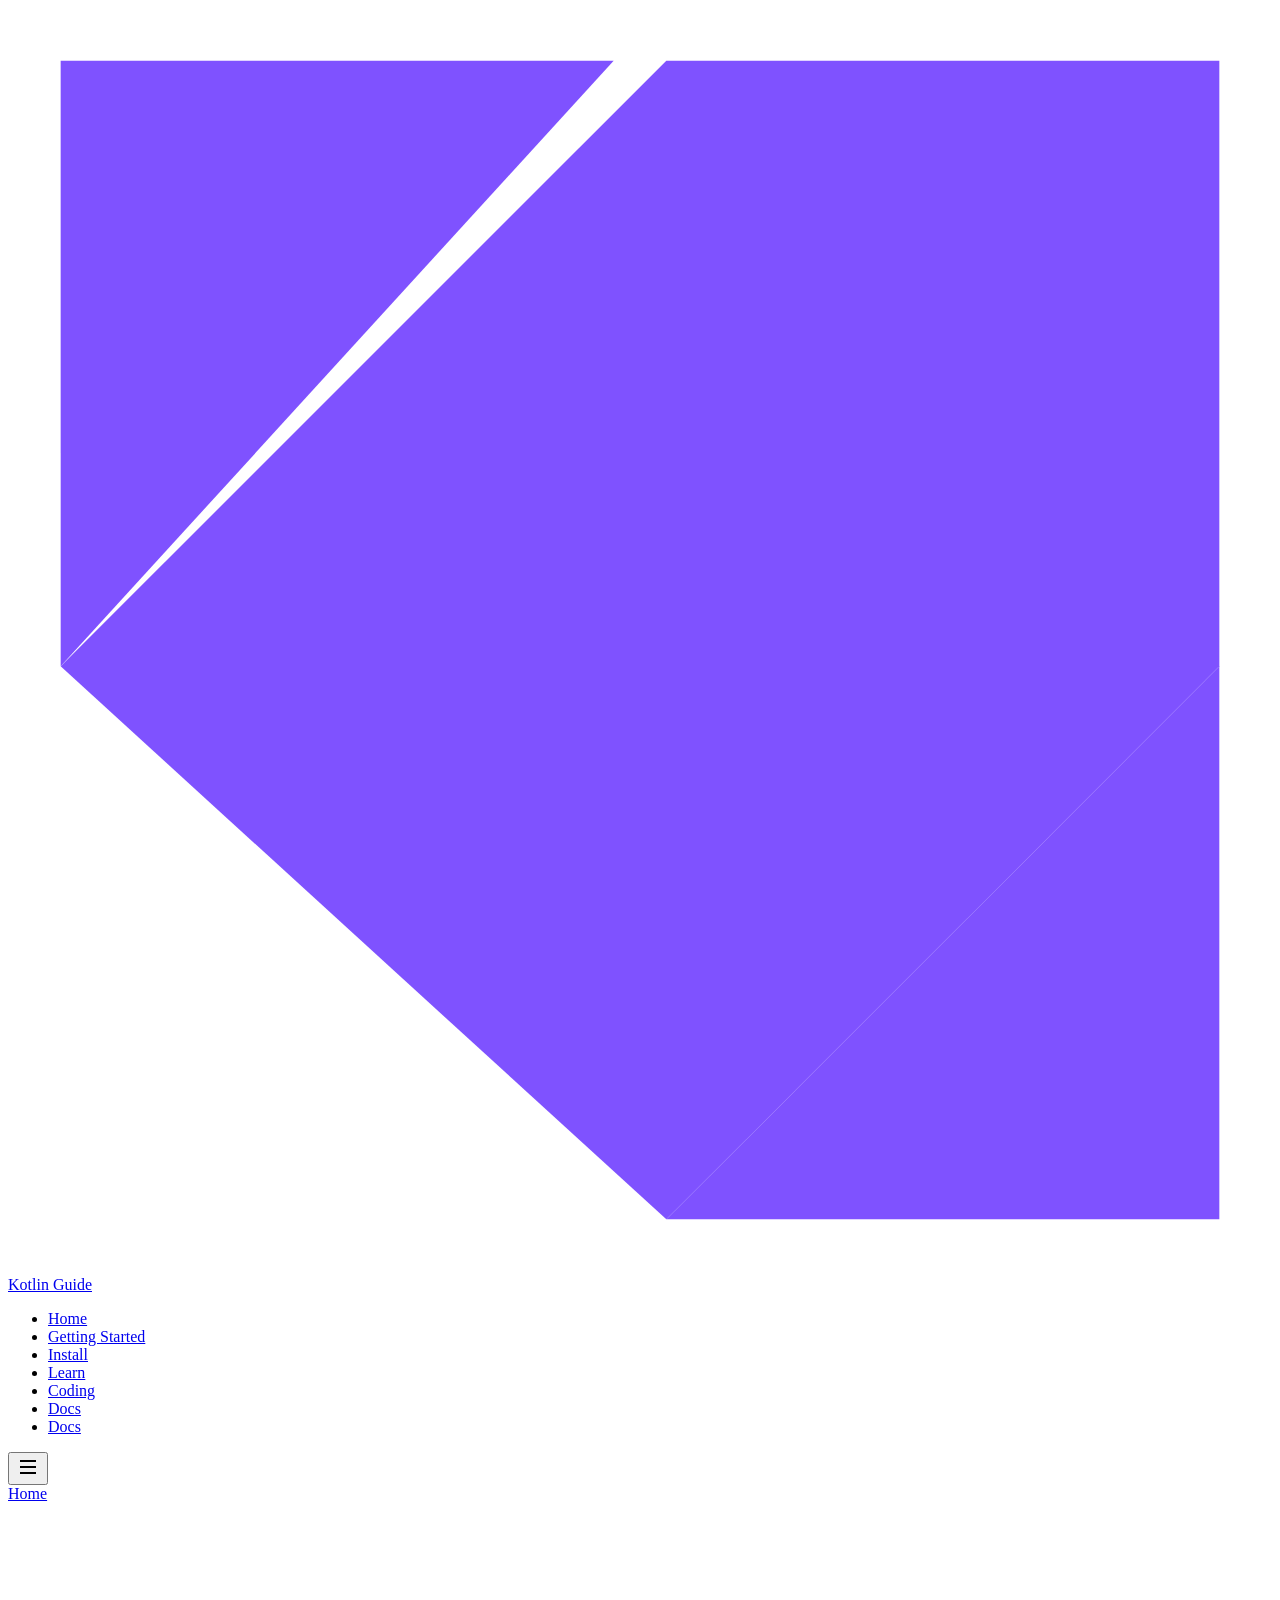
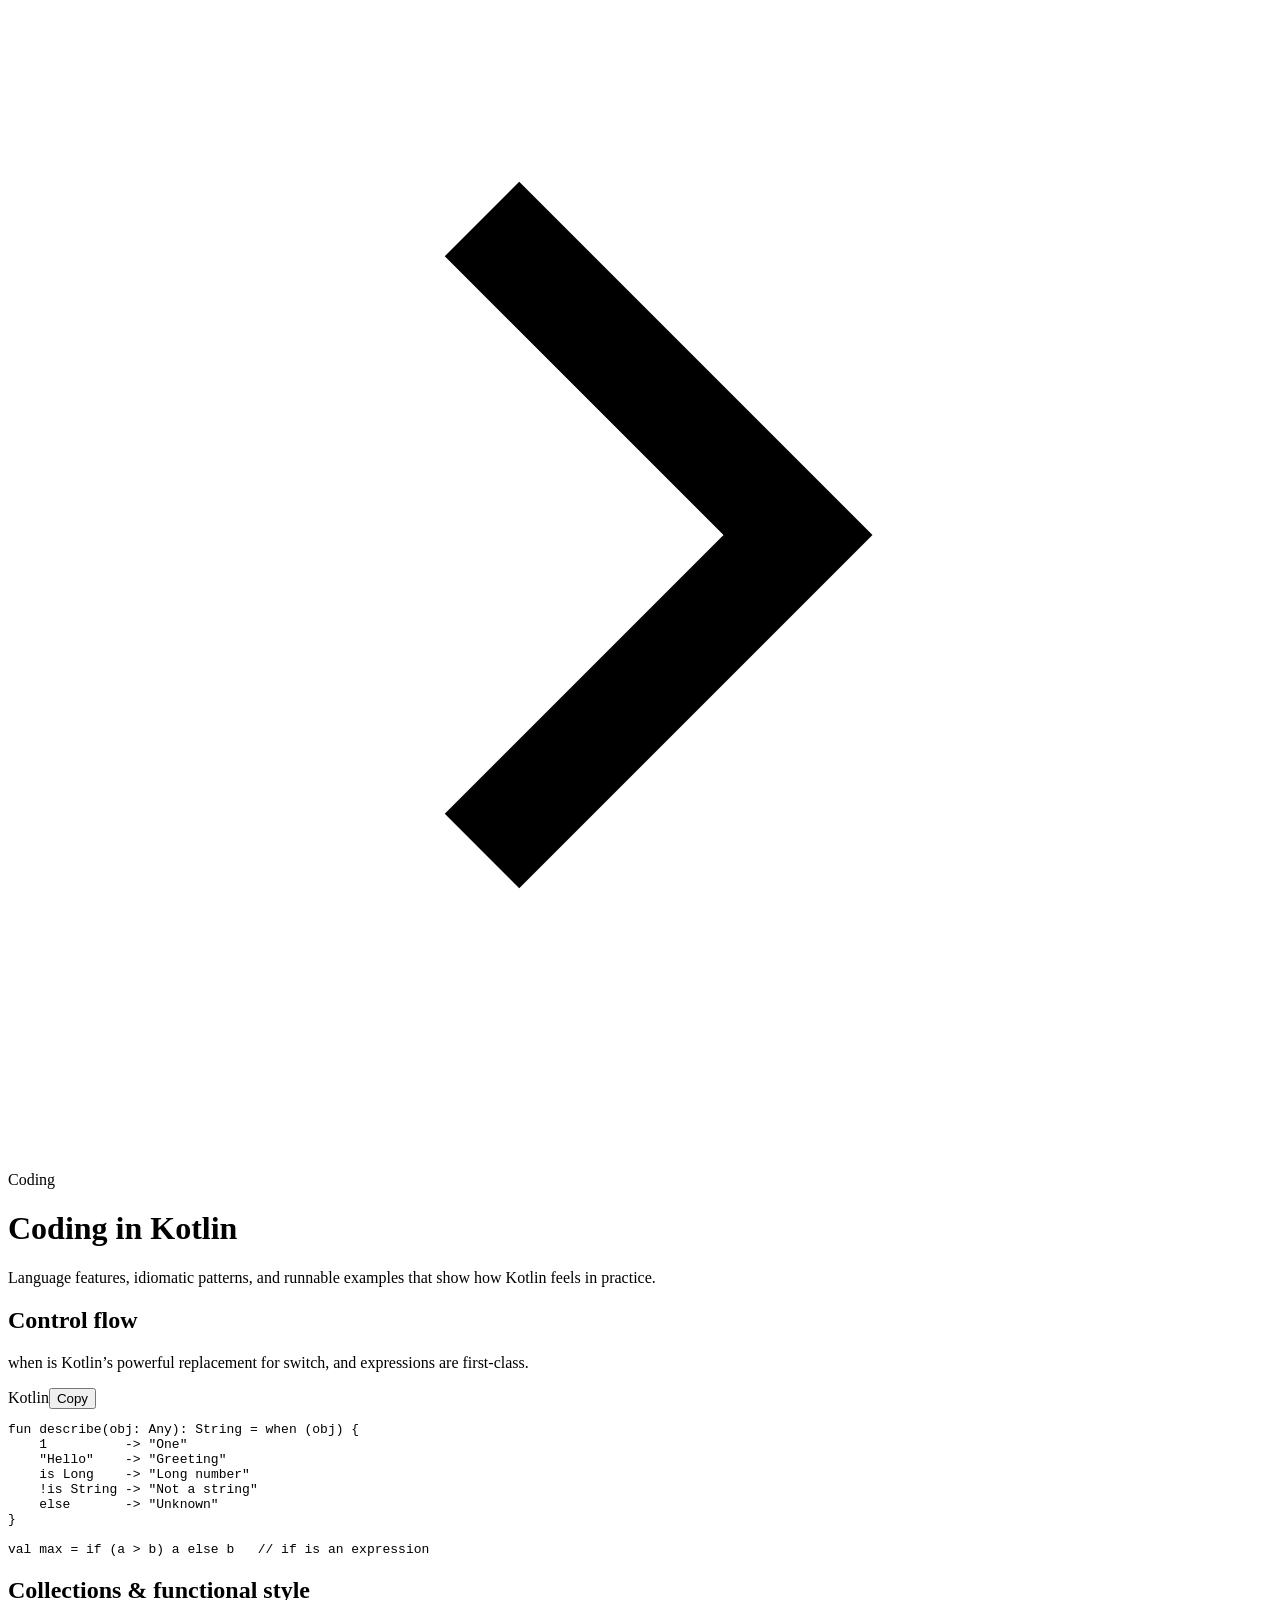
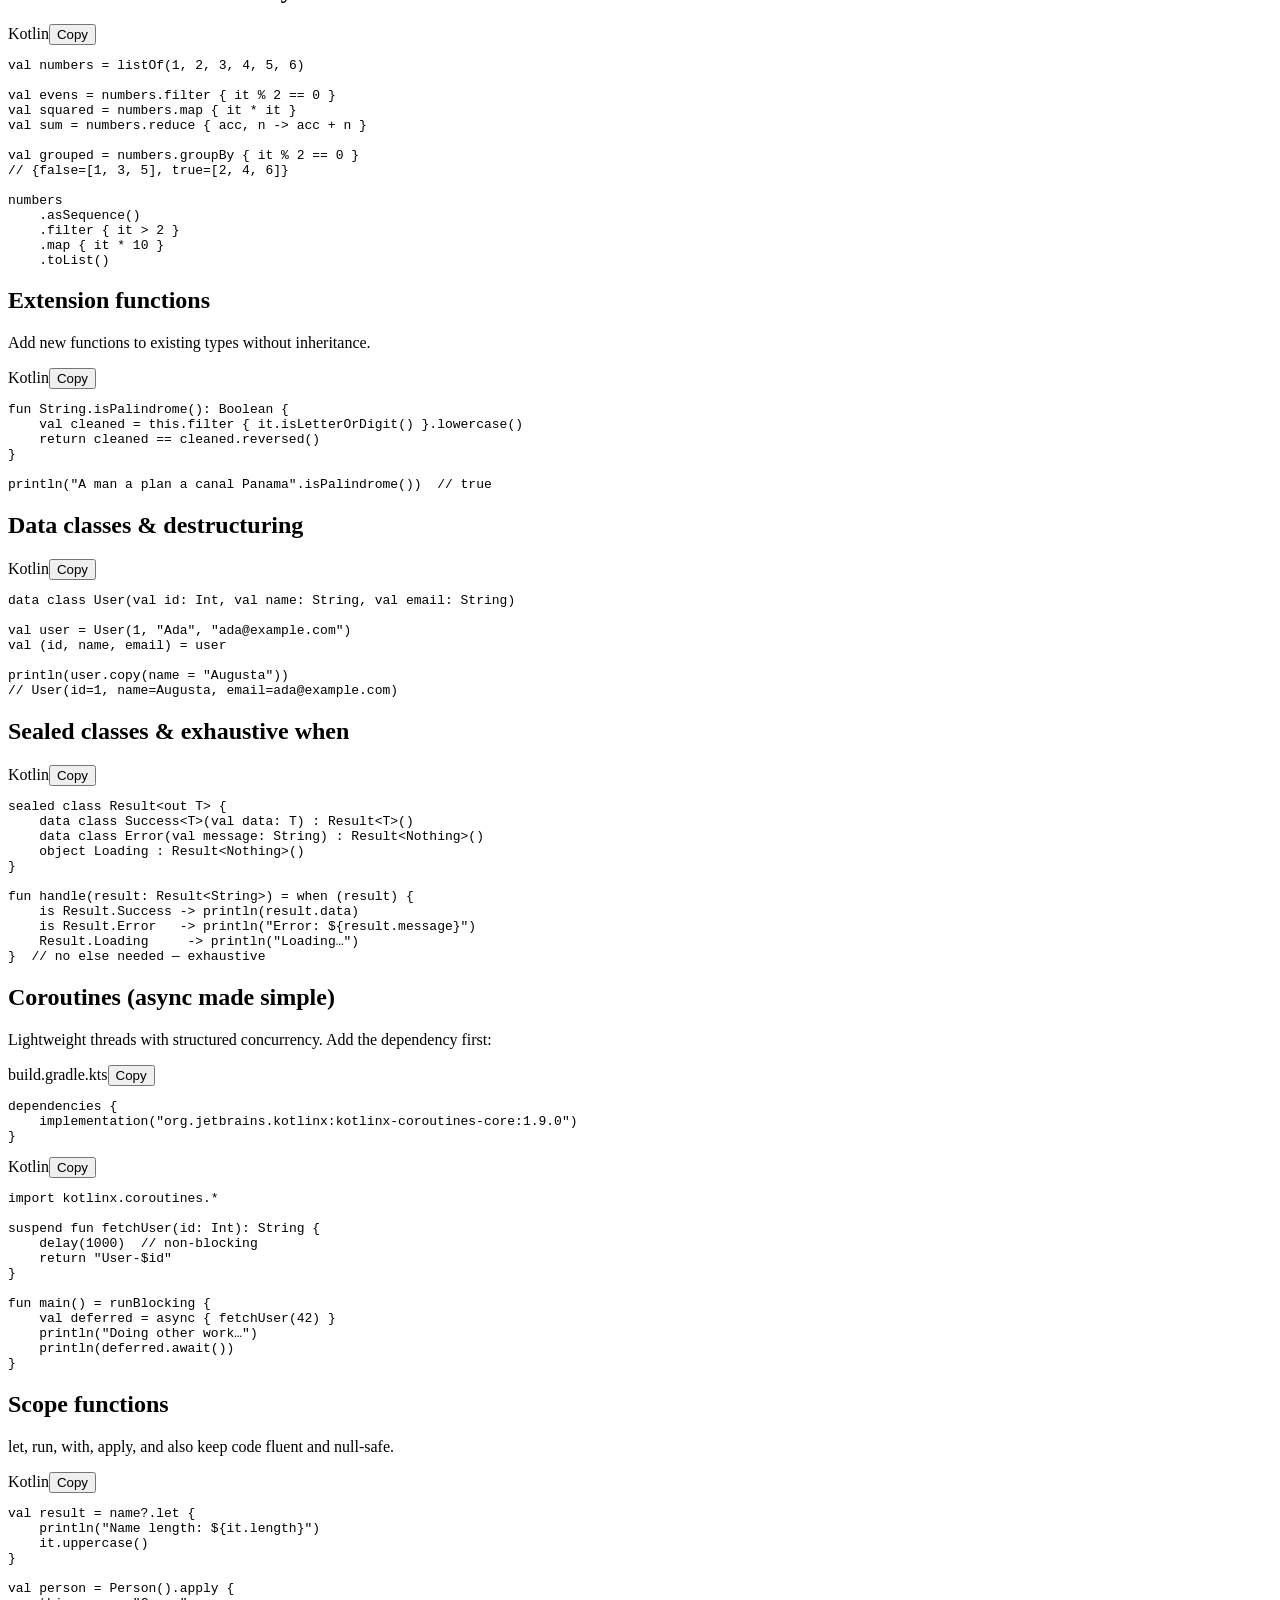
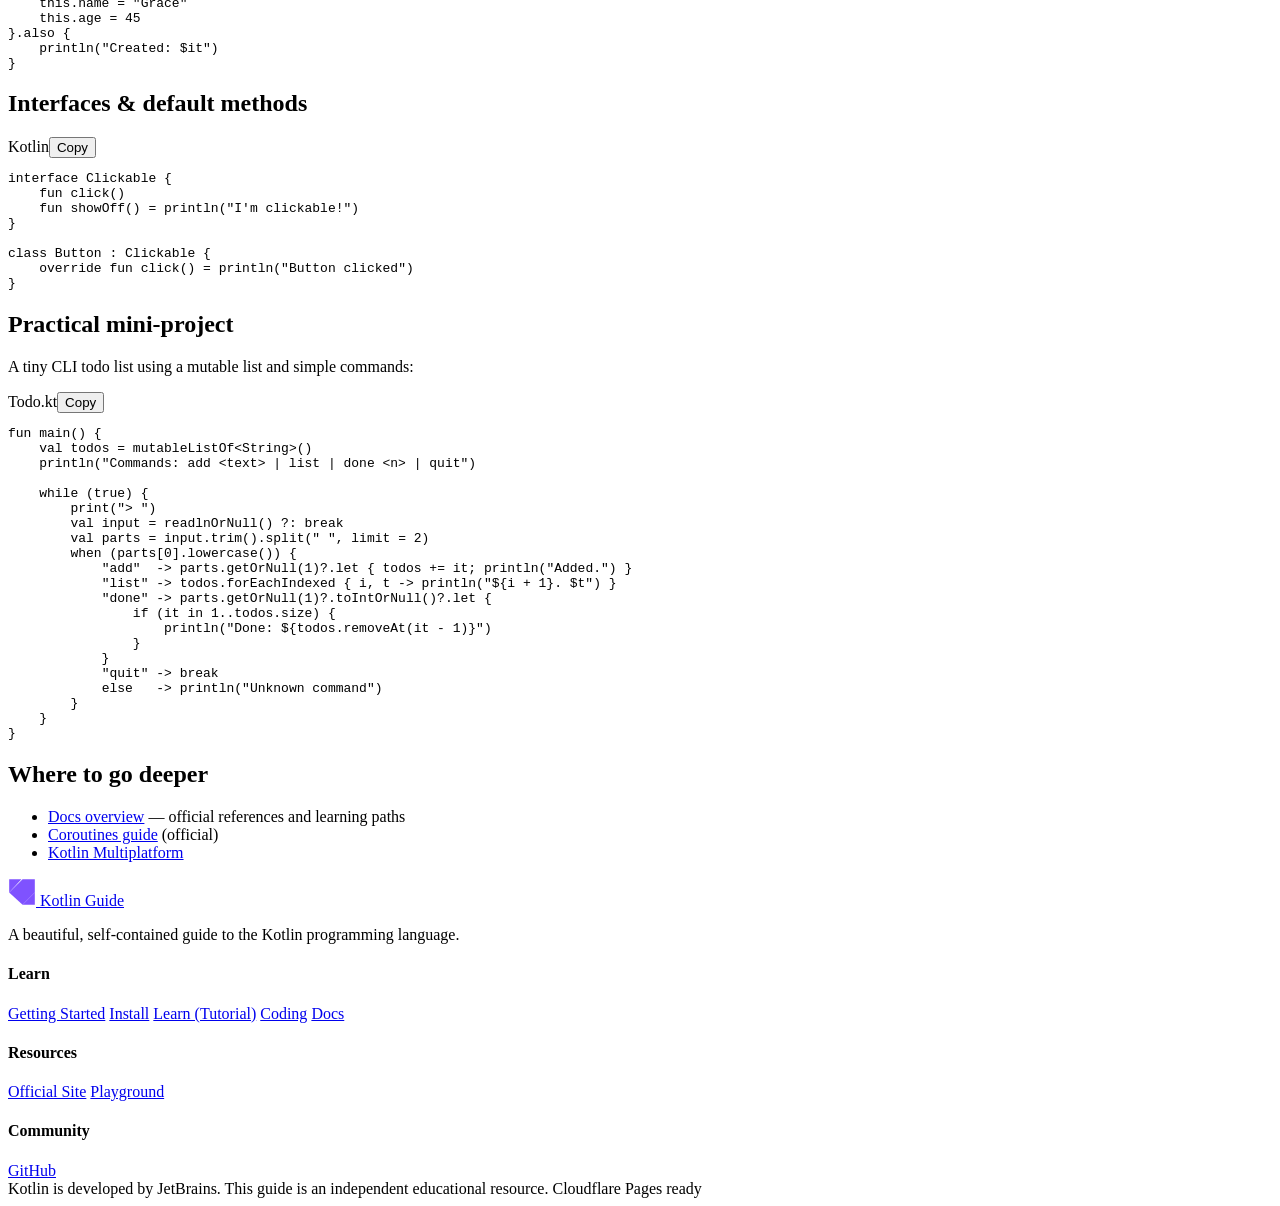
==== coding.html @ 744ffbae "Add files via upload" ====
<!DOCTYPE html>
<html lang="en">
<head>
  <meta charset="UTF-8">
  <meta name="viewport" content="width=device-width, initial-scale=1.0">
  <title>Coding Guide — Kotlin</title>
  <meta name="description" content="Kotlin language features, idioms, collections, coroutines, and practical coding examples.">
  <link rel="preconnect" href="https://fonts.googleapis.com">
  <link rel="preconnect" href="https://fonts.gstatic.com" crossorigin>
  <link href="https://fonts.googleapis.com/css2?family=Inter:wght@400;500;600;700;800&family=JetBrains+Mono:wght@400;500;600&display=swap" rel="stylesheet">
  <link rel="stylesheet" href="css/styles.css">
  <link rel="icon" type="image/svg+xml" href="assets/favicon.svg">
</head>
<body>
  <nav class="navbar">
    <div class="nav-inner">
      <a href="index.html" class="logo">
        <svg viewBox="0 0 24 24" fill="none"><path d="M1 1h10.5L1 12.5V1z" fill="#7F52FF"/><path d="M1 12.5L12.5 1H23v11.5L12.5 23 1 12.5z" fill="#7F52FF"/><path d="M12.5 23L23 12.5V23H12.5z" fill="#7F52FF"/></svg>
        Kotlin Guide
      </a>
      <ul class="nav-links">
        <li><a href="index.html">Home</a></li>
        <li><a href="getting-started.html">Getting Started</a></li>
        <li><a href="install.html">Install</a></li>
        <li><a href="learn.html">Learn</a></li>
        <li><a href="coding.html" class="active">Coding</a></li>
        <li><a href="docs.html">Docs</a></li>
        <li><a href="docs.html" class="nav-cta">Docs</a></li>
      </ul>
      <button class="mobile-toggle" aria-label="Toggle menu" aria-expanded="false">
        <svg width="24" height="24" viewBox="0 0 24 24" fill="none" stroke="currentColor" stroke-width="2"><path d="M4 6h16M4 12h16M4 18h16"/></svg>
      </button>
    </div>
  </nav>

  <div class="container">
    <header class="page-header">
      <div class="breadcrumb">
        <a href="index.html">Home</a>
        <svg viewBox="0 0 24 24" fill="none" stroke="currentColor" stroke-width="2"><path d="M9 18l6-6-6-6"/></svg>
        <span>Coding</span>
      </div>
      <h1>Coding in Kotlin</h1>
      <p>Language features, idiomatic patterns, and runnable examples that show how Kotlin feels in practice.</p>
    </header>

    <div class="content-block">
      <h2>Control flow</h2>
      <p><span class="inline-code">when</span> is Kotlin’s powerful replacement for switch, and expressions are first-class.</p>
      <div class="code-block">
        <div class="code-header"><span class="lang">Kotlin</span><button class="copy-btn">Copy</button></div>
        <pre><span class="kw">fun</span> <span class="fn">describe</span>(obj: <span class="tp">Any</span>): <span class="tp">String</span> = <span class="kw">when</span> (obj) {
    <span class="num">1</span>          -> <span class="str">"One"</span>
    <span class="str">"Hello"</span>    -> <span class="str">"Greeting"</span>
    <span class="kw">is</span> <span class="tp">Long</span>    -> <span class="str">"Long number"</span>
    !<span class="kw">is</span> <span class="tp">String</span> -> <span class="str">"Not a string"</span>
    <span class="kw">else</span>       -> <span class="str">"Unknown"</span>
}

<span class="kw">val</span> max = <span class="kw">if</span> (a > b) a <span class="kw">else</span> b   <span class="cm">// if is an expression</span></pre>
      </div>
    </div>

    <div class="content-block">
      <h2>Collections &amp; functional style</h2>
      <div class="code-block">
        <div class="code-header"><span class="lang">Kotlin</span><button class="copy-btn">Copy</button></div>
        <pre><span class="kw">val</span> numbers = <span class="fn">listOf</span>(<span class="num">1</span>, <span class="num">2</span>, <span class="num">3</span>, <span class="num">4</span>, <span class="num">5</span>, <span class="num">6</span>)

<span class="kw">val</span> evens = numbers.<span class="fn">filter</span> { it % <span class="num">2</span> == <span class="num">0</span> }
<span class="kw">val</span> squared = numbers.<span class="fn">map</span> { it * it }
<span class="kw">val</span> sum = numbers.<span class="fn">reduce</span> { acc, n -> acc + n }

<span class="kw">val</span> grouped = numbers.<span class="fn">groupBy</span> { it % <span class="num">2</span> == <span class="num">0</span> }
<span class="cm">// {false=[1, 3, 5], true=[2, 4, 6]}</span>

numbers
    .<span class="fn">asSequence</span>()
    .<span class="fn">filter</span> { it > <span class="num">2</span> }
    .<span class="fn">map</span> { it * <span class="num">10</span> }
    .<span class="fn">toList</span>()</pre>
      </div>
    </div>

    <div class="content-block">
      <h2>Extension functions</h2>
      <p>Add new functions to existing types without inheritance.</p>
      <div class="code-block">
        <div class="code-header"><span class="lang">Kotlin</span><button class="copy-btn">Copy</button></div>
        <pre><span class="kw">fun</span> <span class="tp">String</span>.<span class="fn">isPalindrome</span>(): <span class="tp">Boolean</span> {
    <span class="kw">val</span> cleaned = <span class="kw">this</span>.<span class="fn">filter</span> { it.<span class="fn">isLetterOrDigit</span>() }.<span class="fn">lowercase</span>()
    <span class="kw">return</span> cleaned == cleaned.<span class="fn">reversed</span>()
}

<span class="fn">println</span>(<span class="str">"A man a plan a canal Panama"</span>.<span class="fn">isPalindrome</span>())  <span class="cm">// true</span></pre>
      </div>
    </div>

    <div class="content-block">
      <h2>Data classes &amp; destructuring</h2>
      <div class="code-block">
        <div class="code-header"><span class="lang">Kotlin</span><button class="copy-btn">Copy</button></div>
        <pre><span class="kw">data class</span> <span class="tp">User</span>(<span class="kw">val</span> id: <span class="tp">Int</span>, <span class="kw">val</span> name: <span class="tp">String</span>, <span class="kw">val</span> email: <span class="tp">String</span>)

<span class="kw">val</span> user = <span class="tp">User</span>(<span class="num">1</span>, <span class="str">"Ada"</span>, <span class="str">"ada@example.com"</span>)
<span class="kw">val</span> (id, name, email) = user

<span class="fn">println</span>(user.<span class="fn">copy</span>(name = <span class="str">"Augusta"</span>))
<span class="cm">// User(id=1, name=Augusta, email=ada@example.com)</span></pre>
      </div>
    </div>

    <div class="content-block">
      <h2>Sealed classes &amp; exhaustive when</h2>
      <div class="code-block">
        <div class="code-header"><span class="lang">Kotlin</span><button class="copy-btn">Copy</button></div>
        <pre><span class="kw">sealed class</span> <span class="tp">Result</span>&lt;<span class="kw">out</span> T&gt; {
    <span class="kw">data class</span> <span class="tp">Success</span>&lt;T&gt;(<span class="kw">val</span> data: T) : <span class="tp">Result</span>&lt;T&gt;()
    <span class="kw">data class</span> <span class="tp">Error</span>(<span class="kw">val</span> message: <span class="tp">String</span>) : <span class="tp">Result</span>&lt;<span class="tp">Nothing</span>&gt;()
    <span class="kw">object</span> <span class="tp">Loading</span> : <span class="tp">Result</span>&lt;<span class="tp">Nothing</span>&gt;()
}

<span class="kw">fun</span> <span class="fn">handle</span>(result: <span class="tp">Result</span>&lt;<span class="tp">String</span>&gt;) = <span class="kw">when</span> (result) {
    <span class="kw">is</span> <span class="tp">Result.Success</span> -> <span class="fn">println</span>(result.data)
    <span class="kw">is</span> <span class="tp">Result.Error</span>   -> <span class="fn">println</span>(<span class="str">"Error: ${result.message}"</span>)
    <span class="tp">Result.Loading</span>     -> <span class="fn">println</span>(<span class="str">"Loading…"</span>)
}  <span class="cm">// no else needed — exhaustive</span></pre>
      </div>
    </div>

    <div class="content-block">
      <h2>Coroutines (async made simple)</h2>
      <p>Lightweight threads with structured concurrency. Add the dependency first:</p>
      <div class="code-block">
        <div class="code-header"><span class="lang">build.gradle.kts</span><button class="copy-btn">Copy</button></div>
        <pre>dependencies {
    implementation(<span class="str">"org.jetbrains.kotlinx:kotlinx-coroutines-core:1.9.0"</span>)
}</pre>
      </div>
      <div class="code-block">
        <div class="code-header"><span class="lang">Kotlin</span><button class="copy-btn">Copy</button></div>
        <pre><span class="kw">import</span> kotlinx.coroutines.*

<span class="kw">suspend fun</span> <span class="fn">fetchUser</span>(id: <span class="tp">Int</span>): <span class="tp">String</span> {
    <span class="fn">delay</span>(<span class="num">1000</span>)  <span class="cm">// non-blocking</span>
    <span class="kw">return</span> <span class="str">"User-$id"</span>
}

<span class="kw">fun</span> <span class="fn">main</span>() = <span class="fn">runBlocking</span> {
    <span class="kw">val</span> deferred = <span class="fn">async</span> { <span class="fn">fetchUser</span>(<span class="num">42</span>) }
    <span class="fn">println</span>(<span class="str">"Doing other work…"</span>)
    <span class="fn">println</span>(deferred.<span class="fn">await</span>())
}</pre>
      </div>
    </div>

    <div class="content-block">
      <h2>Scope functions</h2>
      <p><span class="inline-code">let</span>, <span class="inline-code">run</span>, <span class="inline-code">with</span>, <span class="inline-code">apply</span>, and <span class="inline-code">also</span> keep code fluent and null-safe.</p>
      <div class="code-block">
        <div class="code-header"><span class="lang">Kotlin</span><button class="copy-btn">Copy</button></div>
        <pre><span class="kw">val</span> result = name?.<span class="fn">let</span> {
    <span class="fn">println</span>(<span class="str">"Name length: ${it.length}"</span>)
    it.<span class="fn">uppercase</span>()
}

<span class="kw">val</span> person = <span class="tp">Person</span>().<span class="fn">apply</span> {
    this.name = <span class="str">"Grace"</span>
    this.age = <span class="num">45</span>
}.<span class="fn">also</span> {
    <span class="fn">println</span>(<span class="str">"Created: $it"</span>)
}</pre>
      </div>
    </div>

    <div class="content-block">
      <h2>Interfaces &amp; default methods</h2>
      <div class="code-block">
        <div class="code-header"><span class="lang">Kotlin</span><button class="copy-btn">Copy</button></div>
        <pre><span class="kw">interface</span> <span class="tp">Clickable</span> {
    <span class="kw">fun</span> <span class="fn">click</span>()
    <span class="kw">fun</span> <span class="fn">showOff</span>() = <span class="fn">println</span>(<span class="str">"I'm clickable!"</span>)
}

<span class="kw">class</span> <span class="tp">Button</span> : <span class="tp">Clickable</span> {
    <span class="kw">override fun</span> <span class="fn">click</span>() = <span class="fn">println</span>(<span class="str">"Button clicked"</span>)
}</pre>
      </div>
    </div>

    <div class="content-block">
      <h2>Practical mini-project</h2>
      <p>A tiny CLI todo list using a mutable list and simple commands:</p>
      <div class="code-block">
        <div class="code-header"><span class="lang">Todo.kt</span><button class="copy-btn">Copy</button></div>
        <pre><span class="kw">fun</span> <span class="fn">main</span>() {
    <span class="kw">val</span> todos = <span class="fn">mutableListOf</span>&lt;<span class="tp">String</span>&gt;()
    <span class="fn">println</span>(<span class="str">"Commands: add &lt;text&gt; | list | done &lt;n&gt; | quit"</span>)

    <span class="kw">while</span> (<span class="kw">true</span>) {
        <span class="fn">print</span>(<span class="str">"> "</span>)
        <span class="kw">val</span> input = <span class="fn">readlnOrNull</span>() ?: <span class="kw">break</span>
        <span class="kw">val</span> parts = input.<span class="fn">trim</span>().<span class="fn">split</span>(<span class="str">" "</span>, limit = <span class="num">2</span>)
        <span class="kw">when</span> (parts[<span class="num">0</span>].<span class="fn">lowercase</span>()) {
            <span class="str">"add"</span>  -> parts.<span class="fn">getOrNull</span>(<span class="num">1</span>)?.<span class="fn">let</span> { todos += it; <span class="fn">println</span>(<span class="str">"Added."</span>) }
            <span class="str">"list"</span> -> todos.<span class="fn">forEachIndexed</span> { i, t -> <span class="fn">println</span>(<span class="str">"${i + 1}. $t"</span>) }
            <span class="str">"done"</span> -> parts.<span class="fn">getOrNull</span>(<span class="num">1</span>)?.toIntOrNull()?.<span class="fn">let</span> {
                <span class="kw">if</span> (it <span class="kw">in</span> <span class="num">1</span>..todos.size) {
                    <span class="fn">println</span>(<span class="str">"Done: ${todos.removeAt(it - 1)}"</span>)
                }
            }
            <span class="str">"quit"</span> -> <span class="kw">break</span>
            <span class="kw">else</span>   -> <span class="fn">println</span>(<span class="str">"Unknown command"</span>)
        }
    }
}</pre>
      </div>
    </div>

    <div class="content-block">
      <h2>Where to go deeper</h2>
      <ul>
        <li><a href="docs.html">Docs overview</a> — official references and learning paths</li>
        <li><a href="https://kotlinlang.org/docs/coroutines-overview.html" target="_blank" rel="noopener">Coroutines guide</a> (official)</li>
        <li><a href="https://kotlinlang.org/docs/multiplatform.html" target="_blank" rel="noopener">Kotlin Multiplatform</a></li>
      </ul>
    </div>
  </div>

  <footer class="footer">
    <div class="footer-inner">
      <div class="footer-brand">
        <a href="index.html" class="logo">
          <svg viewBox="0 0 24 24" fill="none" width="28" height="28"><path d="M1 1h10.5L1 12.5V1z" fill="#7F52FF"/><path d="M1 12.5L12.5 1H23v11.5L12.5 23 1 12.5z" fill="#7F52FF"/><path d="M12.5 23L23 12.5V23H12.5z" fill="#7F52FF"/></svg>
          Kotlin Guide
        </a>
        <p>A beautiful, self-contained guide to the Kotlin programming language.</p>
      </div>
      <div class="footer-col">
        <h4>Learn</h4>
        <a href="getting-started.html">Getting Started</a>
        <a href="install.html">Install</a>
        <a href="learn.html">Learn (Tutorial)</a>
        <a href="coding.html">Coding</a>
        <a href="docs.html">Docs</a>
      </div>
      <div class="footer-col">
        <h4>Resources</h4>
        <a href="https://kotlinlang.org" target="_blank" rel="noopener">Official Site</a>
        <a href="https://play.kotlinlang.org" target="_blank" rel="noopener">Playground</a>
      </div>
      <div class="footer-col">
        <h4>Community</h4>
        <a href="https://github.com/JetBrains/kotlin" target="_blank" rel="noopener">GitHub</a>
      </div>
    </div>
    <div class="footer-bottom">
      <span>Kotlin is developed by JetBrains. This guide is an independent educational resource.</span>
      <span>Cloudflare Pages ready</span>
    </div>
  </footer>
  <script src="js/main.js"></script>
</body>
</html>
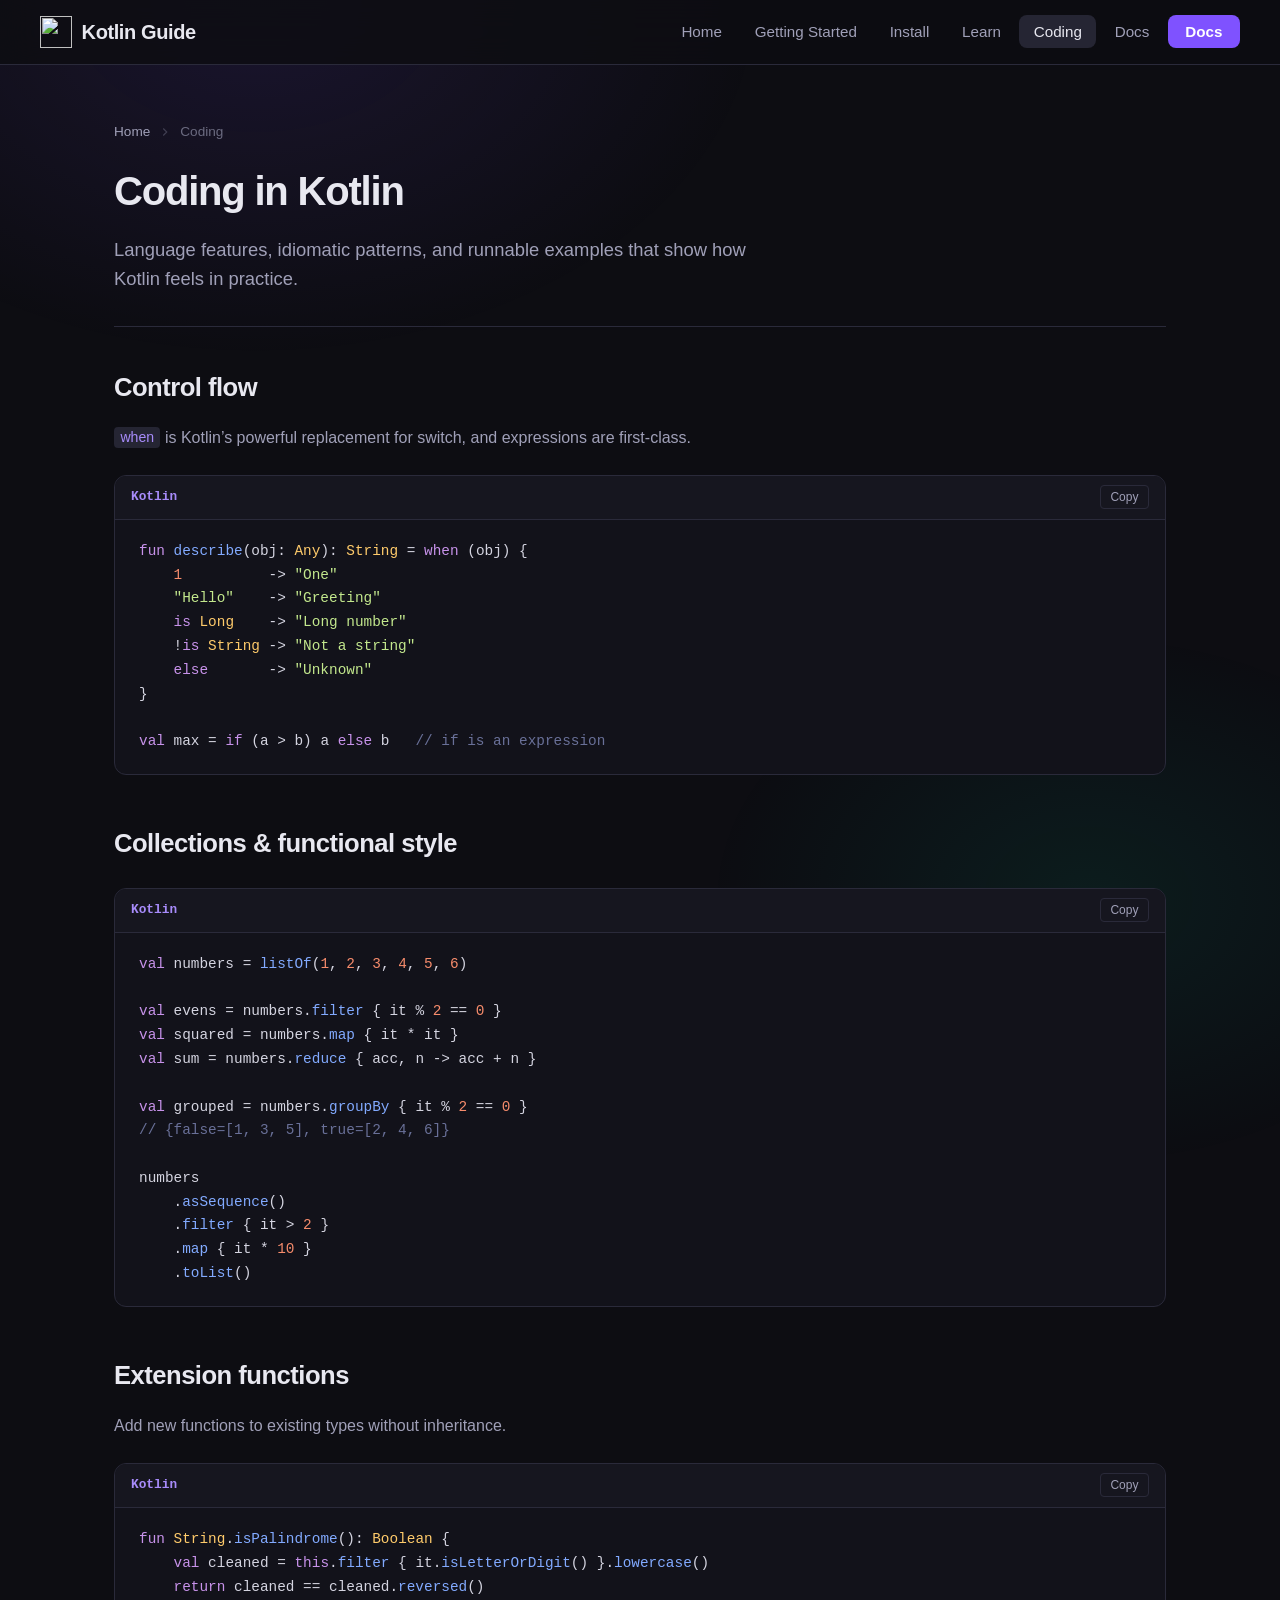
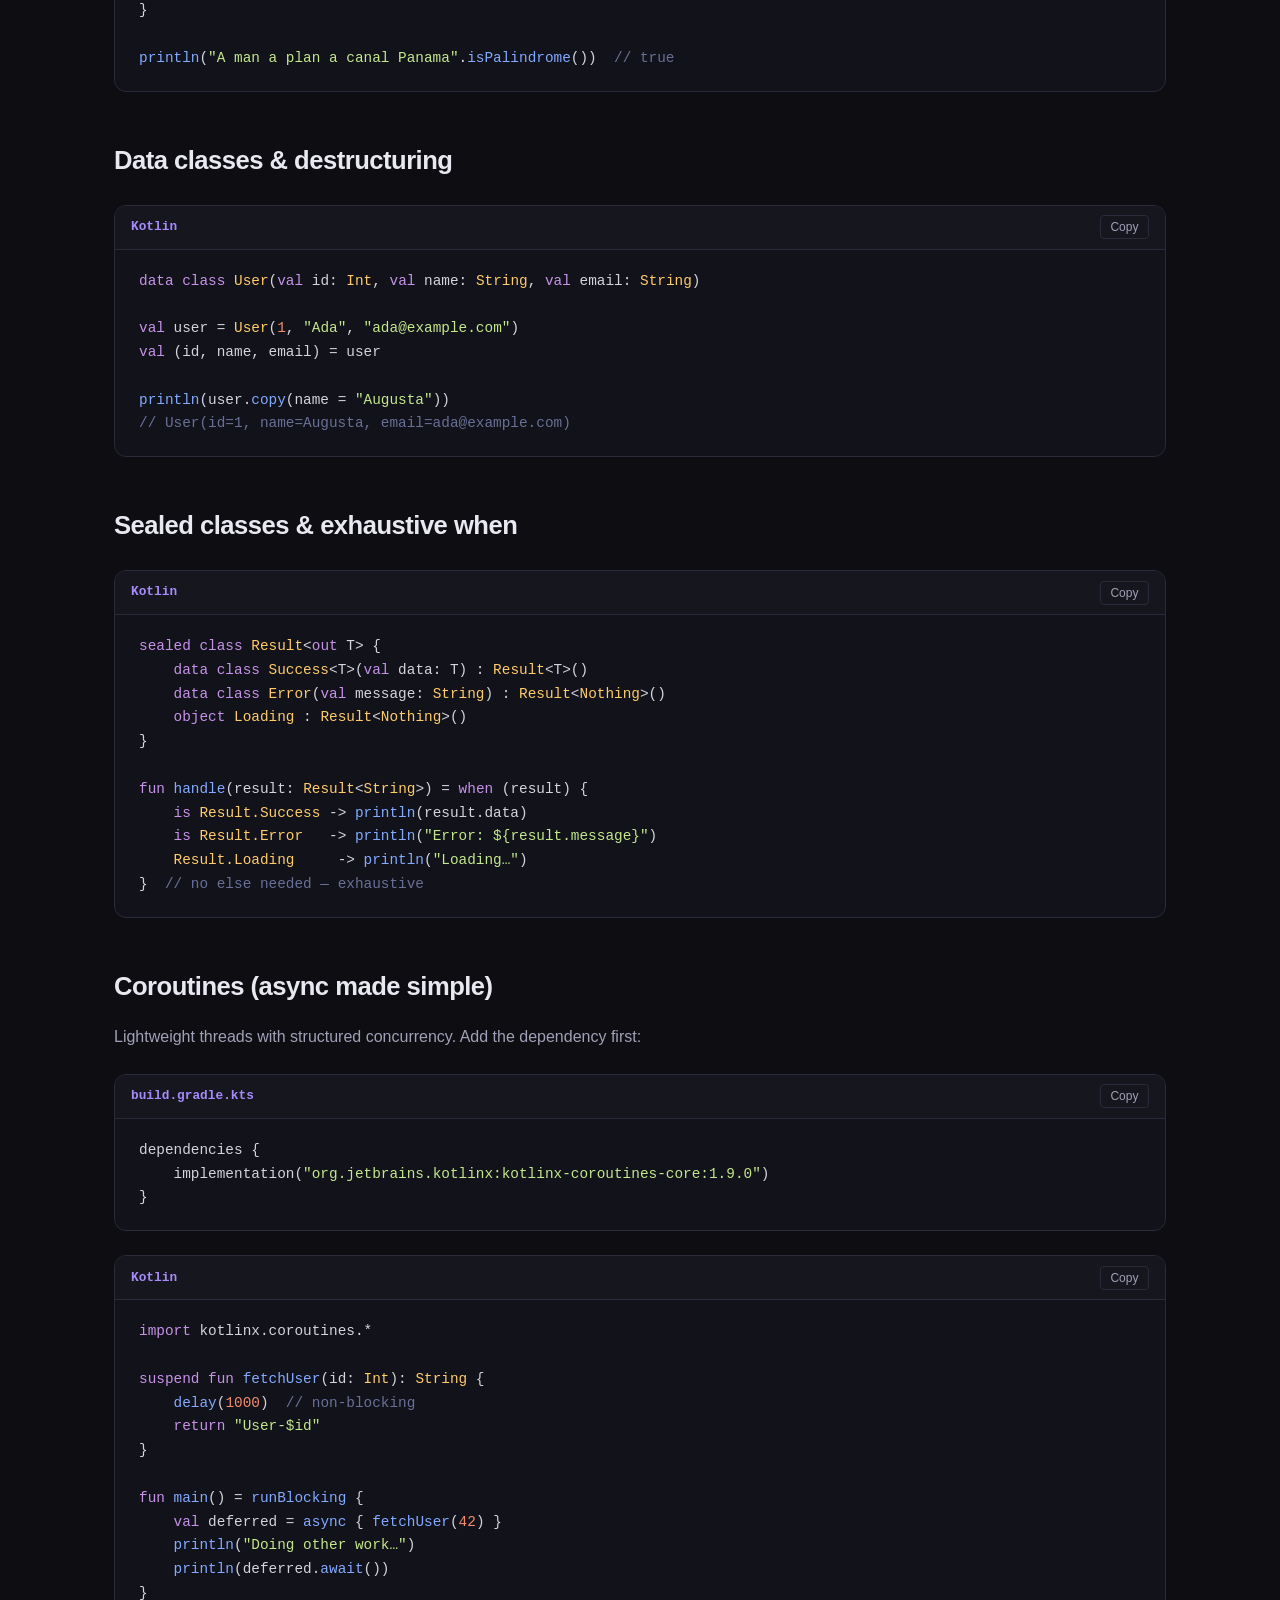
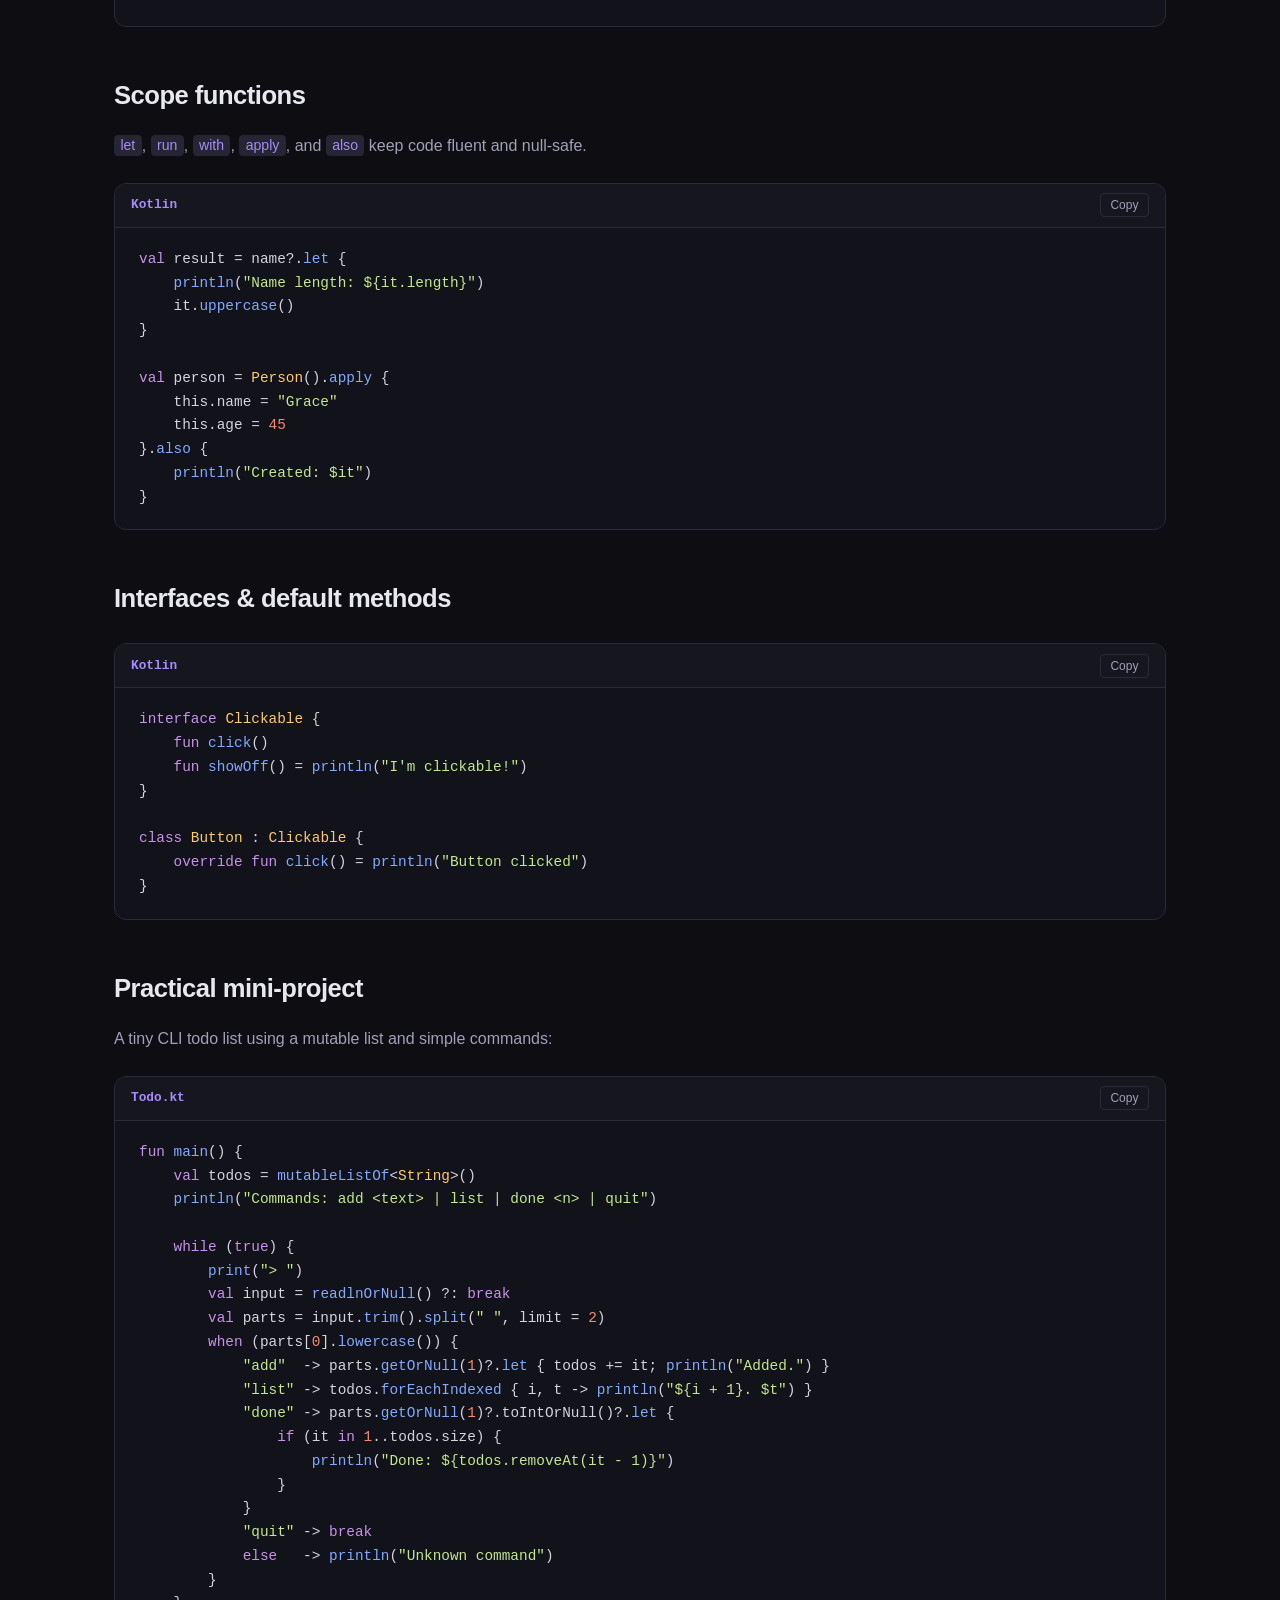
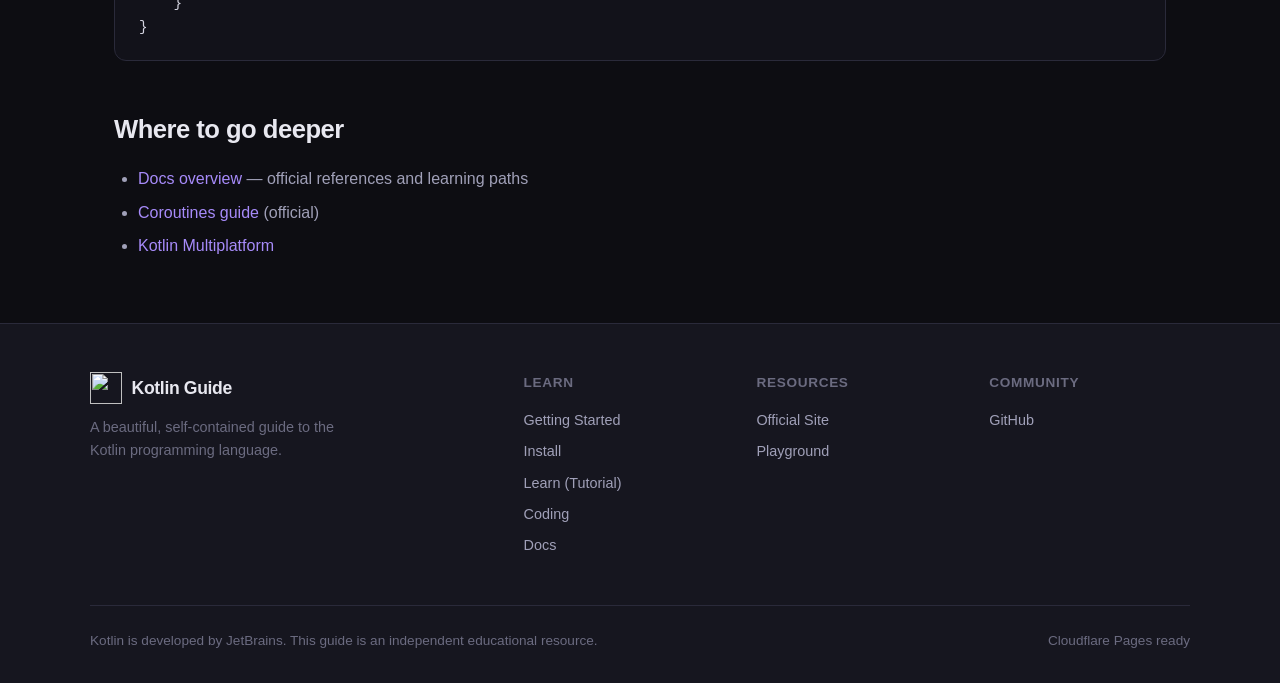
==== commit 1ea0624a: "Add files via upload" ====
--- a/coding.html
+++ b/coding.html
@@ -2,7 +2,7 @@
 <html lang="en">
 <head>
   <meta charset="UTF-8">
-  <meta name="viewport" content="width=device-width, initial-scale=1.0">
+  <meta name="viewport" content="width=device-width, initial-scale=1.0, viewport-fit=cover">
   <title>Coding Guide — Kotlin</title>
   <meta name="description" content="Kotlin language features, idioms, collections, coroutines, and practical coding examples.">
   <link rel="preconnect" href="https://fonts.googleapis.com">
@@ -15,10 +15,10 @@
   <nav class="navbar">
     <div class="nav-inner">
       <a href="index.html" class="logo">
-        <svg viewBox="0 0 24 24" fill="none"><path d="M1 1h10.5L1 12.5V1z" fill="#7F52FF"/><path d="M1 12.5L12.5 1H23v11.5L12.5 23 1 12.5z" fill="#7F52FF"/><path d="M12.5 23L23 12.5V23H12.5z" fill="#7F52FF"/></svg>
+        <img class="logo-mark" src="assets/kotlin-logo.svg" alt="" width="32" height="32">
         Kotlin Guide
       </a>
-      <ul class="nav-links">
+      <ul class="nav-links" id="primary-navigation">
         <li><a href="index.html">Home</a></li>
         <li><a href="getting-started.html">Getting Started</a></li>
         <li><a href="install.html">Install</a></li>
@@ -27,7 +27,7 @@
         <li><a href="docs.html">Docs</a></li>
         <li><a href="docs.html" class="nav-cta">Docs</a></li>
       </ul>
-      <button class="mobile-toggle" aria-label="Toggle menu" aria-expanded="false">
+      <button type="button" class="mobile-toggle" aria-label="Toggle navigation menu" aria-controls="primary-navigation" aria-expanded="false">
         <svg width="24" height="24" viewBox="0 0 24 24" fill="none" stroke="currentColor" stroke-width="2"><path d="M4 6h16M4 12h16M4 18h16"/></svg>
       </button>
     </div>
@@ -231,7 +231,7 @@
     <div class="footer-inner">
       <div class="footer-brand">
         <a href="index.html" class="logo">
-          <svg viewBox="0 0 24 24" fill="none" width="28" height="28"><path d="M1 1h10.5L1 12.5V1z" fill="#7F52FF"/><path d="M1 12.5L12.5 1H23v11.5L12.5 23 1 12.5z" fill="#7F52FF"/><path d="M12.5 23L23 12.5V23H12.5z" fill="#7F52FF"/></svg>
+          <img class="logo-mark" src="assets/kotlin-logo.svg" alt="" width="32" height="32">
           Kotlin Guide
         </a>
         <p>A beautiful, self-contained guide to the Kotlin programming language.</p>
--- a/css/styles.css
+++ b/css/styles.css
@@ -0,0 +1,699 @@
+/* KotlinLang-inspired theme — DarkForge-X */
+:root {
+  --kt-primary: #7F52FF;
+  --kt-primary-dark: #5B3FD9;
+  --kt-primary-light: #A78BFA;
+  --kt-accent: #00D4AA;
+  --kt-bg: #0D0D12;
+  --kt-bg-elevated: #16161F;
+  --kt-bg-card: #1C1C28;
+  --kt-bg-hover: #252533;
+  --kt-text: #E8E8F0;
+  --kt-text-muted: #A0A0B8;
+  --kt-text-dim: #6B6B80;
+  --kt-border: #2A2A3A;
+  --kt-code-bg: #12121A;
+  --kt-success: #34D399;
+  --kt-warning: #FBBF24;
+  --kt-gradient: linear-gradient(135deg, #7F52FF 0%, #5B3FD9 50%, #00D4AA 100%);
+  --kt-gradient-soft: linear-gradient(135deg, rgba(127,82,255,0.15) 0%, rgba(0,212,170,0.08) 100%);
+  --font-sans: 'Inter', -apple-system, BlinkMacSystemFont, 'Segoe UI', Roboto, sans-serif;
+  --font-mono: 'JetBrains Mono', 'Fira Code', 'SF Mono', Consolas, monospace;
+  --radius: 12px;
+  --radius-sm: 8px;
+  --shadow: 0 4px 24px rgba(0,0,0,0.4);
+  --shadow-lg: 0 12px 48px rgba(127,82,255,0.15);
+  --transition: 0.2s cubic-bezier(0.4, 0, 0.2, 1);
+}
+
+*, *::before, *::after { box-sizing: border-box; margin: 0; padding: 0; }
+
+html {
+  scroll-behavior: smooth;
+  font-size: 16px;
+}
+
+body {
+  font-family: var(--font-sans);
+  background: var(--kt-bg);
+  color: var(--kt-text);
+  line-height: 1.6;
+  min-height: 100vh;
+  overflow-x: hidden;
+}
+
+/* Background ambient glow */
+body::before {
+  content: '';
+  position: fixed;
+  top: -40%;
+  left: -20%;
+  width: 80%;
+  height: 80%;
+  background: radial-gradient(ellipse, rgba(127,82,255,0.12) 0%, transparent 70%);
+  pointer-events: none;
+  z-index: 0;
+}
+
+body::after {
+  content: '';
+  position: fixed;
+  bottom: -30%;
+  right: -15%;
+  width: 60%;
+  height: 60%;
+  background: radial-gradient(ellipse, rgba(0,212,170,0.08) 0%, transparent 70%);
+  pointer-events: none;
+  z-index: 0;
+}
+
+a { color: var(--kt-primary-light); text-decoration: none; transition: color var(--transition); }
+a:hover { color: var(--kt-accent); }
+
+img, svg { display: block; max-width: 100%; }
+
+/* ========== NAV ========== */
+.navbar {
+  position: sticky;
+  top: 0;
+  z-index: 100;
+  background: rgba(13,13,18,0.85);
+  backdrop-filter: blur(16px);
+  border-bottom: 1px solid var(--kt-border);
+  padding: 0 1.5rem;
+}
+
+.nav-inner {
+  max-width: 1200px;
+  margin: 0 auto;
+  display: flex;
+  align-items: center;
+  justify-content: space-between;
+  height: 64px;
+}
+
+.logo {
+  display: flex;
+  align-items: center;
+  gap: 0.6rem;
+  font-weight: 700;
+  font-size: 1.25rem;
+  color: var(--kt-text);
+  letter-spacing: -0.02em;
+}
+
+.logo svg { width: 32px; height: 32px; }
+
+.nav-links {
+  display: flex;
+  align-items: center;
+  gap: 0.25rem;
+  list-style: none;
+}
+
+.nav-links a {
+  color: var(--kt-text-muted);
+  padding: 0.5rem 0.9rem;
+  border-radius: var(--radius-sm);
+  font-size: 0.95rem;
+  font-weight: 500;
+  transition: all var(--transition);
+}
+
+.nav-links a:hover,
+.nav-links a.active {
+  color: var(--kt-text);
+  background: var(--kt-bg-hover);
+}
+
+.nav-cta {
+  background: var(--kt-primary) !important;
+  color: white !important;
+  padding: 0.5rem 1.1rem !important;
+  border-radius: var(--radius-sm);
+  font-weight: 600 !important;
+}
+
+.nav-cta:hover {
+  background: var(--kt-primary-dark) !important;
+  color: white !important;
+}
+
+.mobile-toggle {
+  display: none;
+  background: none;
+  border: none;
+  color: var(--kt-text);
+  cursor: pointer;
+  padding: 0.5rem;
+}
+
+/* ========== HERO ========== */
+.hero {
+  position: relative;
+  z-index: 1;
+  padding: 5rem 1.5rem 4rem;
+  text-align: center;
+  max-width: 900px;
+  margin: 0 auto;
+}
+
+.hero-badge {
+  display: inline-flex;
+  align-items: center;
+  gap: 0.5rem;
+  background: var(--kt-gradient-soft);
+  border: 1px solid rgba(127,82,255,0.3);
+  padding: 0.35rem 1rem;
+  border-radius: 999px;
+  font-size: 0.85rem;
+  color: var(--kt-primary-light);
+  margin-bottom: 1.5rem;
+  font-weight: 500;
+}
+
+.hero h1 {
+  font-size: clamp(2.4rem, 6vw, 3.8rem);
+  font-weight: 800;
+  letter-spacing: -0.03em;
+  line-height: 1.15;
+  margin-bottom: 1.25rem;
+  background: linear-gradient(135deg, #fff 0%, #C4B5FD 50%, #00D4AA 100%);
+  -webkit-background-clip: text;
+  -webkit-text-fill-color: transparent;
+  background-clip: text;
+}
+
+.hero p {
+  font-size: 1.2rem;
+  color: var(--kt-text-muted);
+  max-width: 620px;
+  margin: 0 auto 2rem;
+  line-height: 1.7;
+}
+
+.hero-actions {
+  display: flex;
+  gap: 1rem;
+  justify-content: center;
+  flex-wrap: wrap;
+}
+
+.btn {
+  display: inline-flex;
+  align-items: center;
+  gap: 0.5rem;
+  padding: 0.75rem 1.5rem;
+  border-radius: var(--radius-sm);
+  font-weight: 600;
+  font-size: 1rem;
+  transition: all var(--transition);
+  cursor: pointer;
+  border: none;
+  text-decoration: none;
+}
+
+.btn-primary {
+  background: var(--kt-primary);
+  color: white;
+  box-shadow: 0 4px 20px rgba(127,82,255,0.35);
+}
+
+.btn-primary:hover {
+  background: var(--kt-primary-dark);
+  transform: translateY(-2px);
+  box-shadow: 0 6px 28px rgba(127,82,255,0.45);
+  color: white;
+}
+
+.btn-secondary {
+  background: var(--kt-bg-card);
+  color: var(--kt-text);
+  border: 1px solid var(--kt-border);
+}
+
+.btn-secondary:hover {
+  background: var(--kt-bg-hover);
+  border-color: var(--kt-primary);
+  color: var(--kt-text);
+}
+
+/* ========== LAYOUT ========== */
+.container {
+  max-width: 1100px;
+  margin: 0 auto;
+  padding: 0 1.5rem;
+  position: relative;
+  z-index: 1;
+}
+
+.section {
+  padding: 4rem 0;
+}
+
+.section-title {
+  font-size: 2rem;
+  font-weight: 700;
+  letter-spacing: -0.02em;
+  margin-bottom: 0.75rem;
+}
+
+.section-subtitle {
+  color: var(--kt-text-muted);
+  font-size: 1.1rem;
+  margin-bottom: 2.5rem;
+  max-width: 600px;
+}
+
+/* ========== CARDS ========== */
+.card-grid {
+  display: grid;
+  grid-template-columns: repeat(auto-fit, minmax(280px, 1fr));
+  gap: 1.5rem;
+}
+
+.card {
+  background: var(--kt-bg-card);
+  border: 1px solid var(--kt-border);
+  border-radius: var(--radius);
+  padding: 1.75rem;
+  transition: all var(--transition);
+  position: relative;
+  overflow: hidden;
+}
+
+.card::before {
+  content: '';
+  position: absolute;
+  top: 0;
+  left: 0;
+  right: 0;
+  height: 3px;
+  background: var(--kt-gradient);
+  opacity: 0;
+  transition: opacity var(--transition);
+}
+
+.card:hover {
+  border-color: rgba(127,82,255,0.4);
+  transform: translateY(-4px);
+  box-shadow: var(--shadow-lg);
+}
+
+.card:hover::before { opacity: 1; }
+
+.card-icon {
+  width: 48px;
+  height: 48px;
+  background: var(--kt-gradient-soft);
+  border-radius: var(--radius-sm);
+  display: flex;
+  align-items: center;
+  justify-content: center;
+  margin-bottom: 1.25rem;
+  color: var(--kt-primary-light);
+}
+
+.card-icon svg { width: 24px; height: 24px; }
+
+.card h3 {
+  font-size: 1.2rem;
+  font-weight: 600;
+  margin-bottom: 0.5rem;
+}
+
+.card p {
+  color: var(--kt-text-muted);
+  font-size: 0.95rem;
+  line-height: 1.6;
+}
+
+/* ========== FEATURE STRIP ========== */
+.feature-strip {
+  display: flex;
+  flex-wrap: wrap;
+  gap: 2rem;
+  justify-content: center;
+  padding: 2rem 0;
+  border-top: 1px solid var(--kt-border);
+  border-bottom: 1px solid var(--kt-border);
+  margin: 2rem 0;
+}
+
+.feature-item {
+  display: flex;
+  align-items: center;
+  gap: 0.6rem;
+  color: var(--kt-text-muted);
+  font-size: 0.95rem;
+  font-weight: 500;
+}
+
+.feature-item svg {
+  width: 20px;
+  height: 20px;
+  color: var(--kt-accent);
+}
+
+/* ========== CODE BLOCKS ========== */
+.code-block {
+  background: var(--kt-code-bg);
+  border: 1px solid var(--kt-border);
+  border-radius: var(--radius);
+  overflow: hidden;
+  margin: 1.5rem 0;
+}
+
+.code-header {
+  display: flex;
+  align-items: center;
+  justify-content: space-between;
+  padding: 0.6rem 1rem;
+  background: var(--kt-bg-elevated);
+  border-bottom: 1px solid var(--kt-border);
+  font-size: 0.8rem;
+  color: var(--kt-text-dim);
+  font-family: var(--font-mono);
+}
+
+.code-header .lang {
+  color: var(--kt-primary-light);
+  font-weight: 600;
+}
+
+.copy-btn {
+  background: transparent;
+  border: 1px solid var(--kt-border);
+  color: var(--kt-text-muted);
+  padding: 0.25rem 0.6rem;
+  border-radius: 4px;
+  cursor: pointer;
+  font-size: 0.75rem;
+  transition: all var(--transition);
+}
+
+.copy-btn:hover {
+  background: var(--kt-bg-hover);
+  color: var(--kt-text);
+}
+
+pre {
+  padding: 1.25rem 1.5rem;
+  overflow-x: auto;
+  font-family: var(--font-mono);
+  font-size: 0.9rem;
+  line-height: 1.65;
+  color: #D4D4E0;
+}
+
+code {
+  font-family: var(--font-mono);
+  font-size: 0.9em;
+}
+
+.inline-code {
+  background: var(--kt-bg-hover);
+  padding: 0.15rem 0.4rem;
+  border-radius: 4px;
+  font-size: 0.88em;
+  color: var(--kt-primary-light);
+}
+
+/* Syntax colors */
+.kw { color: #C792EA; }
+.fn { color: #82AAFF; }
+.str { color: #C3E88D; }
+.num { color: #F78C6C; }
+.cm { color: #697098; }
+.tp { color: #FFCB6B; }
+.op { color: #89DDFF; }
+
+/* ========== STEPS ========== */
+.steps {
+  display: flex;
+  flex-direction: column;
+  gap: 1.5rem;
+}
+
+.step {
+  display: flex;
+  gap: 1.25rem;
+  align-items: flex-start;
+}
+
+.step-num {
+  flex-shrink: 0;
+  width: 36px;
+  height: 36px;
+  background: var(--kt-gradient);
+  border-radius: 50%;
+  display: flex;
+  align-items: center;
+  justify-content: center;
+  font-weight: 700;
+  font-size: 0.95rem;
+  color: white;
+}
+
+.step-content h3 {
+  font-size: 1.15rem;
+  margin-bottom: 0.35rem;
+}
+
+.step-content p {
+  color: var(--kt-text-muted);
+  font-size: 0.95rem;
+}
+
+/* ========== TABS ========== */
+.tabs {
+  display: flex;
+  gap: 0.25rem;
+  margin-bottom: 1rem;
+  border-bottom: 1px solid var(--kt-border);
+  padding-bottom: 0;
+  flex-wrap: wrap;
+}
+
+.tab {
+  padding: 0.6rem 1.1rem;
+  background: transparent;
+  border: none;
+  color: var(--kt-text-muted);
+  font-size: 0.9rem;
+  font-weight: 500;
+  cursor: pointer;
+  border-bottom: 2px solid transparent;
+  margin-bottom: -1px;
+  transition: all var(--transition);
+  font-family: var(--font-sans);
+}
+
+.tab:hover { color: var(--kt-text); }
+.tab.active {
+  color: var(--kt-primary-light);
+  border-bottom-color: var(--kt-primary);
+}
+
+.tab-panel { display: none; }
+.tab-panel.active { display: block; }
+
+/* ========== PAGE HEADER ========== */
+.page-header {
+  padding: 3.5rem 0 2rem;
+  border-bottom: 1px solid var(--kt-border);
+  margin-bottom: 2.5rem;
+}
+
+.page-header h1 {
+  font-size: 2.5rem;
+  font-weight: 800;
+  letter-spacing: -0.03em;
+  margin-bottom: 0.75rem;
+}
+
+.page-header p {
+  color: var(--kt-text-muted);
+  font-size: 1.15rem;
+  max-width: 640px;
+}
+
+.breadcrumb {
+  display: flex;
+  align-items: center;
+  gap: 0.5rem;
+  font-size: 0.85rem;
+  color: var(--kt-text-dim);
+  margin-bottom: 1rem;
+}
+
+.breadcrumb a { color: var(--kt-text-muted); }
+.breadcrumb a:hover { color: var(--kt-primary-light); }
+.breadcrumb svg { width: 14px; height: 14px; opacity: 0.5; }
+
+/* ========== CONTENT ========== */
+.content-block {
+  margin-bottom: 3rem;
+}
+
+.content-block h2 {
+  font-size: 1.6rem;
+  font-weight: 700;
+  margin-bottom: 1rem;
+  letter-spacing: -0.02em;
+}
+
+.content-block h3 {
+  font-size: 1.25rem;
+  font-weight: 600;
+  margin: 1.75rem 0 0.75rem;
+}
+
+.content-block p {
+  color: var(--kt-text-muted);
+  margin-bottom: 1rem;
+  line-height: 1.7;
+}
+
+.content-block ul, .content-block ol {
+  color: var(--kt-text-muted);
+  padding-left: 1.5rem;
+  margin-bottom: 1rem;
+}
+
+.content-block li {
+  margin-bottom: 0.5rem;
+  line-height: 1.6;
+}
+
+.content-block li strong { color: var(--kt-text); }
+
+.note {
+  background: rgba(127,82,255,0.08);
+  border-left: 3px solid var(--kt-primary);
+  padding: 1rem 1.25rem;
+  border-radius: 0 var(--radius-sm) var(--radius-sm) 0;
+  margin: 1.5rem 0;
+  color: var(--kt-text-muted);
+  font-size: 0.95rem;
+}
+
+.note strong { color: var(--kt-primary-light); }
+
+/* ========== FOOTER ========== */
+.footer {
+  position: relative;
+  z-index: 1;
+  border-top: 1px solid var(--kt-border);
+  padding: 3rem 1.5rem 2rem;
+  margin-top: 4rem;
+  background: var(--kt-bg-elevated);
+}
+
+.footer-inner {
+  max-width: 1100px;
+  margin: 0 auto;
+  display: grid;
+  grid-template-columns: 2fr 1fr 1fr 1fr;
+  gap: 2rem;
+}
+
+.footer-brand {
+  display: flex;
+  flex-direction: column;
+  gap: 0.75rem;
+}
+
+.footer-brand .logo { font-size: 1.1rem; }
+.footer-brand p {
+  color: var(--kt-text-dim);
+  font-size: 0.9rem;
+  max-width: 280px;
+}
+
+.footer-col h4 {
+  font-size: 0.85rem;
+  text-transform: uppercase;
+  letter-spacing: 0.05em;
+  color: var(--kt-text-dim);
+  margin-bottom: 1rem;
+}
+
+.footer-col a {
+  display: block;
+  color: var(--kt-text-muted);
+  font-size: 0.9rem;
+  margin-bottom: 0.5rem;
+  transition: color var(--transition);
+}
+
+.footer-col a:hover { color: var(--kt-primary-light); }
+
+.footer-bottom {
+  max-width: 1100px;
+  margin: 2.5rem auto 0;
+  padding-top: 1.5rem;
+  border-top: 1px solid var(--kt-border);
+  display: flex;
+  justify-content: space-between;
+  align-items: center;
+  color: var(--kt-text-dim);
+  font-size: 0.85rem;
+}
+
+/* ========== RESPONSIVE ========== */
+@media (max-width: 768px) {
+  .nav-links {
+    display: none;
+    position: absolute;
+    top: 64px;
+    left: 0;
+    right: 0;
+    background: var(--kt-bg-elevated);
+    flex-direction: column;
+    padding: 1rem;
+    border-bottom: 1px solid var(--kt-border);
+    gap: 0.25rem;
+  }
+
+  .nav-links.open { display: flex; }
+
+  .mobile-toggle { display: block; }
+
+  .hero { padding: 3.5rem 1.25rem 3rem; }
+  .hero h1 { font-size: 2.2rem; }
+
+  .footer-inner {
+    grid-template-columns: 1fr 1fr;
+  }
+
+  .footer-bottom {
+    flex-direction: column;
+    gap: 0.75rem;
+    text-align: center;
+  }
+
+  .section { padding: 3rem 0; }
+}
+
+@media (max-width: 480px) {
+  .footer-inner { grid-template-columns: 1fr; }
+  .hero-actions { flex-direction: column; }
+  .btn { width: 100%; justify-content: center; }
+}
+
+/* Utility */
+.text-accent { color: var(--kt-accent); }
+.text-primary { color: var(--kt-primary-light); }
+.mt-2 { margin-top: 2rem; }
+.mb-2 { margin-bottom: 2rem; }
+.sr-only {
+  position: absolute;
+  width: 1px;
+  height: 1px;
+  padding: 0;
+  margin: -1px;
+  overflow: hidden;
+  clip: rect(0,0,0,0);
+  border: 0;
+}
